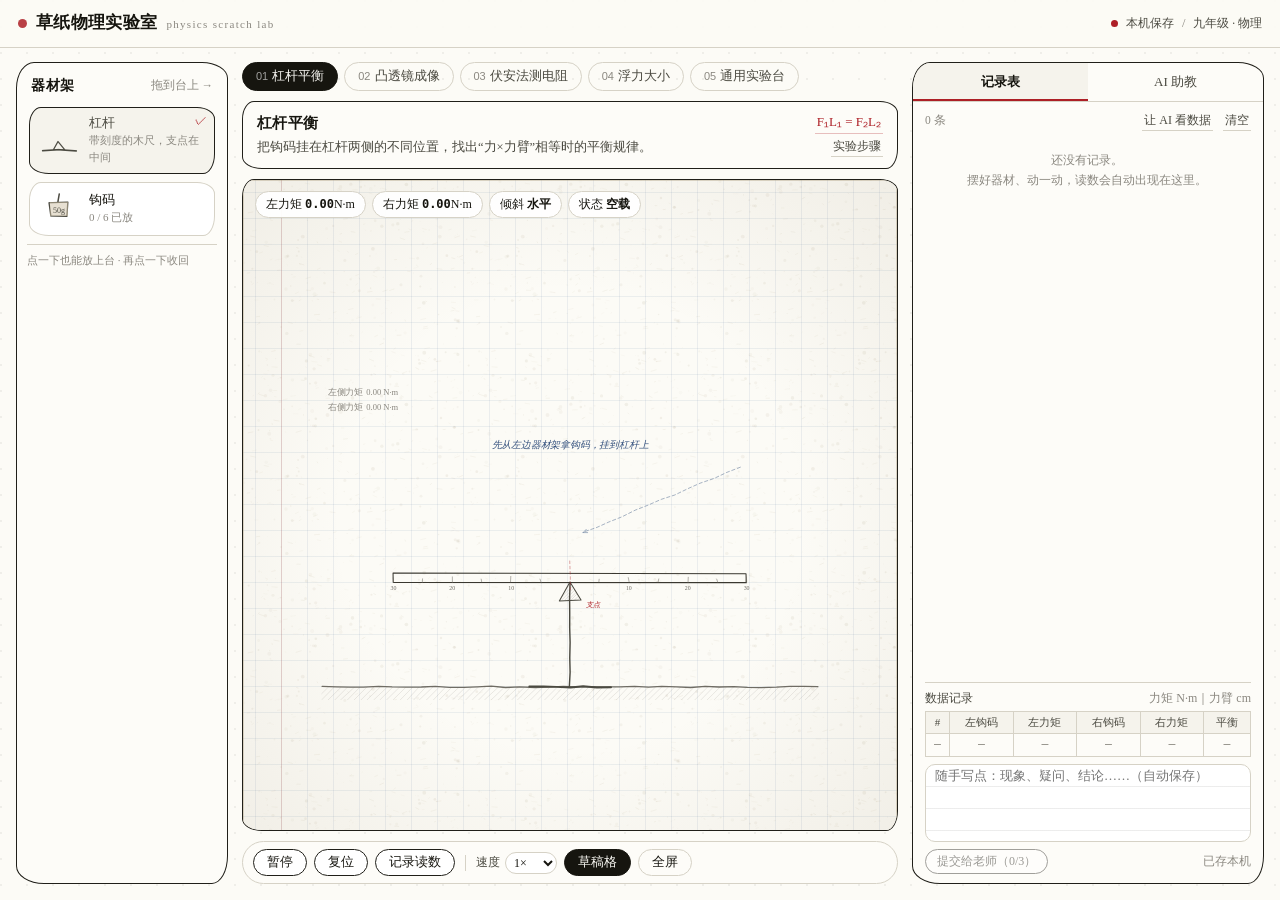
==== experiments/lab/index.html @ 16b12ed2 "Cohort: 课堂 AI 助教 + 草纸物理实验室" ====
<!DOCTYPE html>
<!--
  ============================================================
  草纸物理实验室 · 实验页
  ------------------------------------------------------------
  左：器材架（点一下或拖到实验台）
  中：实验台（Canvas，手绘草纸风，逐帧物理推演）
  右：实验笔记 ⇄ AI 助教（笔记先存本机，登录课堂后再同步；AI 走 /api/lab/chat）
  接口说明见同目录 README.md
  ============================================================
-->
<html lang="zh-CN">
<head>
<meta charset="utf-8">
<meta name="viewport" content="width=device-width, initial-scale=1">
<title>草纸物理实验室</title>
<script>
/* 这个页面可能被 /exp/lab、/exp/lab/、/exp/lab/index.html 三种路径打开，
   补一个 base，下面的 lab.css / lab.js 才不会 404（之前就是这里挂了） */
(function () {
  var m = location.pathname.match(/\/exp\/([a-z0-9\-]+)/i);
  var b = document.createElement('base');
  b.href = m ? '/exp/' + m[1] + '/' : location.pathname.replace(/[^\/]*$/, '');
  document.head.appendChild(b);
})();
</script>
<link rel="stylesheet" href="lab.css">
</head>
<body class="lab-body">

<div class="lab-top">
  <div class="lab-title">
    <span class="pin" aria-hidden="true"></span>
    <b>草纸物理实验室</b>
    <em>physics scratch lab</em>
  </div>
  <div class="lab-meta">
    <span class="dot" id="ai-dot" title="AI 连接状态"></span>
    <span id="lab-save" class="hand">未保存</span>
    <span class="sep">/</span>
    <span class="hand">九年级 · 物理</span>
  </div>
</div>

<main class="lab-shell">

  <!-- ======================= 左：器材架 ======================= -->
  <aside class="shelf">
    <div class="shelf-head">
      <h3>器材架</h3>
      <span class="hand dim">拖到台上 →</span>
    </div>
    <div class="shelf-list" id="shelf"></div>
    <div class="shelf-foot hand">点一下也能放上台 · 再点一下收回</div>
  </aside>

  <!-- ======================= 中：实验台 ======================= -->
  <section class="bench">
    <div class="exp-tabs" id="exp-tabs"></div>

    <div class="brief" id="brief">
      <div class="brief-main">
        <h2 id="brief-title">—</h2>
        <p id="brief-aim">—</p>
      </div>
      <div class="brief-side">
        <div class="formula" id="brief-formula">—</div>
        <button class="link" type="button" id="brief-steps-btn">实验步骤</button>
      </div>
      <div class="steps" id="brief-steps" hidden></div>
    </div>

    <div class="stage" id="stage-wrap">
      <canvas id="pad"></canvas>
      <div class="hud" id="hud"></div>
      <div class="stamp" id="stamp"></div>
      <div class="tip" id="tip"></div>
      <div class="drop-hint" id="drop-hint">松手，放在这里</div>
    </div>

    <div class="bench-bar">
      <button class="btn" type="button" id="btn-pause">暂停</button>
      <button class="btn" type="button" id="btn-reset">复位</button>
      <button class="btn" type="button" id="btn-record">记录读数</button>
      <span class="bar-sep"></span>
      <label class="speed">速度
        <select id="speed">
          <option value="0.5">0.5×</option>
          <option value="1" selected>1×</option>
          <option value="2">2×</option>
        </select>
      </label>
      <button class="btn ghost" type="button" id="btn-grid">草稿格</button>
      <button class="btn ghost" type="button" id="btn-full">全屏</button>
      <span class="bar-hint hand" id="bar-hint"></span>
    </div>
  </section>

  <!-- ======================= 右：笔记 / AI ======================= -->
  <aside class="side">
    <div class="side-tabs">
      <button type="button" class="active" data-tab="note">记录表</button>
      <button type="button" data-tab="ai">AI 助教</button>
    </div>

    <div class="pane pane-note" id="pane-note">
      <div class="note-head">
        <span class="hand dim" id="note-count">0 条</span>
        <div class="note-head-btns">
          <button class="link" type="button" id="btn-ask-data">让 AI 看数据</button>
          <button class="link" type="button" id="btn-clear">清空</button>
        </div>
      </div>
      <div class="note-log" id="note-log"></div>
      <div class="data-wrap">
        <div class="data-title hand">数据记录<span class="dim" id="data-hint"></span></div>
        <div id="data-table"></div>
      </div>
      <textarea id="note-edit" class="note-edit" rows="4" placeholder="随手写点：现象、疑问、结论……（自动保存）"></textarea>
      <div class="note-foot">
        <button class="btn sm" type="button" id="btn-save" disabled>提交给老师（0/3）</button>
        <span class="hand dim" id="save-state">还可记 3 条再来提交</span>
      </div>
    </div>

    <div class="pane pane-ai hidden" id="pane-ai">
      <div class="chat-log" id="chat-log"></div>
      <div class="chips" id="chat-chips"></div>
      <form class="chat-form" id="chat-form">
        <textarea id="chat-text" rows="1" placeholder="问实验里的问题……"></textarea>
        <button type="submit" class="btn send">发</button>
      </form>
      <div class="chat-foot hand" id="chat-foot">AI 会读取你实验台的当前读数</div>
    </div>
  </aside>
</main>

<script src="lab.js?v=0.5.0"></script>
<script src="exp-lever.js"></script>
<script src="exp-lens.js"></script>
<script src="exp-circuit.js"></script>
<script src="exp-buoyancy.js"></script>
<script src="exp-sandbox.js"></script>
</body>
</html>
---- experiments/lab/lab.css ----
/* ============================================================
   草纸物理实验室 · 样式
   跟 Cohort 现在的纸片主题对齐：白纸底 + 墨线 + 红笔批注
   画布里的草图仍是手绘，这里只管外围界面
   ============================================================ */

:root {
  --paper: #fcfbf6;
  --paper-2: #fdfcf8;
  --paper-3: #f5f3ec;
  --ink: #16150f;
  --ink-soft: #4b4a41;
  --dim: #8b8880;
  --line: #d6d2c6;
  --line-2: #201f19;
  --red: #ad1f26;
  --blue: #33507d;
  --ok: #2f6b45;
  --sketch-r: 18px 26px 16px 28px / 26px 16px 28px 18px;
  --sketch-r-sm: 12px 18px 12px 20px / 18px 12px 20px 12px;
  --font: "Source Han Serif SC", "Noto Serif SC", "Songti SC", "STSong", "SimSun", Georgia, serif;
  --hand: var(--font);
}

* { box-sizing: border-box; }
html, body { margin: 0; height: 100%; }

body.lab-body {
  font-family: var(--font);
  background-color: var(--paper);
  background-image: radial-gradient(circle at 1px 1px, rgba(22, 21, 15, .055) 1px, transparent 0);
  background-size: 26px 26px;
  color: var(--ink);
  font-size: 14px;
  line-height: 1.55;
  overflow: hidden;
  -webkit-font-smoothing: auto;
}

/* ------------------------------------------------------------ 顶栏 */
.lab-top {
  height: 48px; display: flex; align-items: center; justify-content: space-between;
  padding: 0 18px;
  border-bottom: 1px solid var(--line);
  background: rgba(252, 251, 246, .92);
  position: relative; z-index: 1;
}
.lab-title { display: flex; align-items: baseline; gap: 9px; }
.lab-title b { font-size: 17px; letter-spacing: .02em; font-weight: 600; }
.lab-title em { font-style: normal; font-size: 11px; letter-spacing: .12em; color: var(--dim); text-transform: lowercase; }
.pin { width: 9px; height: 9px; border-radius: 50%; background: var(--red); opacity: .85; }
.lab-meta { display: flex; align-items: center; gap: 8px; font-size: 12.5px; color: var(--ink-soft); }
.lab-meta .sep { color: var(--dim); }
.dot { width: 7px; height: 7px; border-radius: 50%; background: var(--line); }
.dot.ok { background: var(--ok); }
.dot.bad { background: var(--red); }

/* ------------------------------------------------------------ 主体三栏 */
.lab-shell {
  position: relative; z-index: 1;
  height: calc(100vh - 48px);
  display: grid;
  grid-template-columns: 212px minmax(0, 1fr) 352px;
  grid-template-areas: "shelf bench side";
  gap: 14px;
  padding: 14px 16px 16px;
  max-width: 1560px; margin: 0 auto;
}

/* ------------------------------------------------------------ 左：器材架 */
.shelf {
  grid-area: shelf; min-height: 0;
  display: flex; flex-direction: column;
  background: var(--paper-2);
  border: 1.5px solid var(--line-2);
  border-radius: var(--sketch-r);
  padding: 12px 10px 10px;
  position: relative;
}
.shelf-head { display: flex; align-items: center; justify-content: space-between; padding: 0 4px 8px; }
.shelf-head h3 { margin: 0; font-size: 14px; letter-spacing: .04em; font-weight: 600; }
.shelf-head .dim, .dim { color: var(--dim); }
.hand { font-family: var(--font); font-size: 11.5px; }
.shelf-list { overflow-y: auto; padding: 2px; display: flex; flex-direction: column; gap: 8px; scrollbar-width: thin; }
.shelf-item {
  display: flex; align-items: center; gap: 9px;
  padding: 7px 8px;
  border-radius: var(--sketch-r-sm);
  border: 1px solid var(--line);
  background: #fff;
  cursor: grab; user-select: none;
  transition: background .12s, border-color .12s, transform .12s;
  position: relative;
}
.shelf-item:hover { border-color: var(--line-2); transform: translateY(-1px) rotate(-.4deg); }
.shelf-item.placed { border-color: var(--line-2); background: var(--paper-3); }
.shelf-item.placed .shelf-name { color: var(--ink-soft); }
.shelf-item.placed::before {
  content: "✓"; position: absolute; right: 7px; top: 3px;
  font-size: 12px; color: var(--red);
}
.shelf-item .ico { width: 40px; height: 36px; flex: 0 0 40px; }
.shelf-item .shelf-name { font-size: 13px; line-height: 1.3; }
.shelf-item .shelf-hint { display: block; font-size: 11px; color: var(--dim); }
.shelf-item.dragging { opacity: .45; }
.shelf-foot { border-top: 1px solid var(--line); margin-top: 6px; padding-top: 7px; font-size: 11px; color: var(--dim); }

/* ------------------------------------------------------------ 中：实验台 */
.bench { grid-area: bench; min-width: 0; min-height: 0; display: flex; flex-direction: column; gap: 10px; }

.exp-tabs { display: flex; gap: 6px; flex-wrap: wrap; }
.exp-tab {
  border: 1.5px solid var(--line);
  background: transparent;
  color: var(--ink-soft);
  padding: 5px 13px; font-size: 12.5px; cursor: pointer;
  border-radius: 999px;
  white-space: nowrap;
}
.exp-tab .no { font-size: 11px; color: var(--dim); margin-right: 4px; }
.exp-tab.active { background: var(--ink); border-color: var(--ink); color: #fbfaf5; }
.exp-tab.active .no { color: rgba(255, 255, 255, .6); }
.exp-tab:hover { border-color: var(--line-2); }

.brief {
  position: relative;
  background: var(--paper-2);
  border: 1.5px solid var(--line-2);
  border-radius: var(--sketch-r-sm);
  padding: 10px 14px;
  display: grid; grid-template-columns: 1fr auto; gap: 12px;
}
.brief-main h2 { margin: 0; font-size: 15px; letter-spacing: .02em; font-weight: 600; }
.brief-main p { margin: 3px 0 0; font-size: 12.5px; color: var(--ink-soft); }
.brief-side { display: flex; flex-direction: column; align-items: flex-end; justify-content: center; gap: 3px; }
.formula {
  font-family: var(--font);
  font-size: 13px; color: var(--red);
  border-bottom: 1px solid rgba(173, 31, 38, .28); padding: 0 2px 1px; white-space: nowrap;
}
.link {
  font-family: var(--font); font-size: 12px; color: var(--ink-soft);
  background: none; border: none; cursor: pointer; padding: 1px 2px;
  border-bottom: 1px solid var(--line);
}
.link:hover { color: var(--red); border-color: var(--red); }
.steps {
  grid-column: 1 / -1;
  display: grid; gap: 4px; padding-top: 8px; margin-top: 6px;
  border-top: 1px solid var(--line);
  font-size: 12.5px; color: var(--ink-soft);
}
.steps[hidden] { display: none; }
.steps li { list-style: none; display: flex; gap: 7px; }
.steps li b { color: var(--red); font-weight: 400; }
.steps ol { margin: 0; padding: 0; display: grid; gap: 4px; }

/* 画布舞台 */
.stage {
  position: relative; flex: 1 1 auto; min-height: 260px;
  border-radius: var(--sketch-r-sm);
  overflow: hidden;
  border: 1.5px solid var(--line-2);
  background: var(--paper);
}
#pad { display: block; width: 100%; height: 100%; touch-action: none; }
.stage.drop-over { outline: 2px dashed var(--red); outline-offset: -7px; }

.hud {
  position: absolute; left: 12px; top: 11px; display: flex; flex-wrap: wrap; gap: 6px;
  pointer-events: none; max-width: calc(100% - 24px);
}
.chip {
  font-size: 12px; padding: 3px 10px 4px; border-radius: 999px;
  background: rgba(255, 255, 255, .94);
  border: 1px solid var(--line);
  color: var(--ink); white-space: nowrap;
}
.chip b { color: var(--ink); font-weight: 600; font-family: "Cascadia Mono", Consolas, monospace; }
.chip.warn { border-color: rgba(173, 31, 38, .5); color: var(--red); }
.chip.warn b { color: var(--red); }
.chip.ok { border-color: rgba(47, 107, 69, .45); color: var(--ok); }

.stamp {
  position: absolute; right: 20px; bottom: 22px;
  font-size: 12px; color: var(--red);
  border: 1.5px solid var(--red); border-radius: 4px;
  padding: 3px 9px; transform: rotate(5deg);
  opacity: 0; transition: opacity .25s;
  max-width: 46%; text-align: right;
}
.stamp.show { opacity: .92; }
.tip {
  position: absolute; left: 50%; bottom: 16px; transform: translateX(-50%);
  background: var(--ink); color: #fbfaf5;
  font-size: 12.5px; padding: 5px 14px; border-radius: 999px;
  opacity: 0; transition: opacity .18s; pointer-events: none; white-space: nowrap; max-width: 90%;
}
.tip.show { opacity: .95; }
.drop-hint {
  position: absolute; inset: 0;
  display: none; place-items: center;
  font-size: 17px; color: var(--red);
  background: rgba(252, 251, 246, .5);
  pointer-events: none;
}
.stage.drop-over .drop-hint { display: grid; }

/* 工具条 */
.bench-bar {
  display: flex; align-items: center; gap: 7px; flex-wrap: wrap;
  padding: 7px 10px;
  background: var(--paper-2);
  border: 1.5px solid var(--line);
  border-radius: 999px;
}
.btn {
  font-family: var(--font); font-size: 12.5px;
  border: 1.5px solid var(--line-2); background: #fff; color: var(--ink);
  padding: 4px 13px; border-radius: 999px; cursor: pointer;
}
.btn:hover { background: var(--paper-3); }
.btn:disabled { opacity: .42; cursor: not-allowed; }
.btn:disabled:hover { background: #fff; }
.btn:active { transform: translateY(1px); }
.btn.ghost { background: transparent; border-color: var(--line); }
.btn.sm { font-size: 12px; padding: 3px 11px; }
.btn.on { background: var(--ink); border-color: var(--ink); color: #fbfaf5; }
.bar-sep { width: 1px; height: 16px; background: var(--line); margin: 0 3px; }
.bar-hint { margin-left: auto; font-size: 11.5px; color: var(--dim); }
.speed { font-size: 11.5px; color: var(--ink-soft); display: flex; align-items: center; gap: 5px; }
.speed select {
  font-family: var(--font); font-size: 12px; border: 1px solid var(--line);
  background: #fff; color: var(--ink); border-radius: 999px; padding: 2px 4px;
}

/* ------------------------------------------------------------ 右：笔记 / AI */
.side {
  grid-area: side; min-height: 0; display: flex; flex-direction: column;
  background: var(--paper-2);
  border: 1.5px solid var(--line-2);
  border-radius: var(--sketch-r);
  position: relative;
  overflow: hidden;
}
.side-tabs { display: flex; border-bottom: 1px solid var(--line); flex: 0 0 auto; }
.side-tabs button {
  flex: 1; font-family: var(--font); font-size: 13px; padding: 10px 6px 8px;
  background: transparent; border: none; color: var(--ink-soft); cursor: pointer;
  border-bottom: 2px solid transparent;
}
.side-tabs button.active {
  color: var(--ink); font-weight: 600; border-bottom-color: var(--red); background: var(--paper-3);
}

.pane { display: flex; flex-direction: column; min-height: 0; flex: 1 1 auto; }
.pane.hidden { display: none; }
.pane-note { padding: 9px 12px; gap: 7px; }

.note-head { display: flex; align-items: center; justify-content: space-between; font-size: 12px; }
.note-head-btns { display: flex; gap: 10px; }
.note-log {
  flex: 1 1 40%; min-height: 70px; overflow-y: auto; padding-right: 2px;
  display: flex; flex-direction: column; gap: 6px; scrollbar-width: thin;
}
.note-line { display: flex; gap: 7px; font-size: 12.5px; line-height: 1.5; }
.note-line .t { color: var(--dim); font-size: 11px; flex: 0 0 42px; padding-top: 1px; }
.note-line .x { flex: 1; border-bottom: 1px dotted rgba(139, 136, 128, .45); padding-bottom: 2px; }
.note-line.obs .x { color: var(--blue); }
.note-line.bad .x { color: var(--red); }
.note-line.ok .x { color: var(--ok); }
.note-empty { color: var(--dim); font-size: 12px; text-align: center; padding: 12px 0; line-height: 1.7; }

.data-wrap { flex: 0 0 auto; border-top: 1px solid var(--line); padding-top: 6px; }
.data-title { font-size: 12px; color: var(--ink-soft); margin-bottom: 4px; display: flex; justify-content: space-between; }
.data-wrap table { width: 100%; border-collapse: collapse; font-size: 12px; }
.data-wrap th, .data-wrap td { border: 1px solid var(--line); padding: 2px 4px; text-align: center; }
.data-wrap th { background: var(--paper-3); color: var(--ink-soft); font-weight: 400; white-space: nowrap; font-size: 11px; }
.data-wrap td { font-family: "Cascadia Mono", Consolas, monospace; font-size: 11.5px; }
.data-wrap td.empty { color: var(--dim); }
.data-wrap .placeholder { font-size: 11.5px; color: var(--dim); padding: 6px 0 4px; }

.note-edit {
  flex: 0 0 78px; width: 100%; resize: none;
  font-family: var(--font); font-size: 13px; line-height: 22px; color: var(--ink);
  border: 1px solid var(--line); border-radius: 10px;
  background:
    repeating-linear-gradient(180deg, transparent 0 21px, rgba(22, 21, 15, .08) 21px 22px),
    #fff;
  padding: 0 9px; outline: none;
}
.note-edit:focus { border-color: var(--line-2); }
.note-foot { display: flex; align-items: center; justify-content: space-between; font-size: 11.5px; }

.pane-ai { padding: 8px 12px 10px; gap: 6px; }
.chat-log {
  flex: 1 1 auto; min-height: 0; overflow-y: auto;
  display: flex; flex-direction: column; gap: 7px; padding-right: 2px; scrollbar-width: thin;
}
.msg {
  font-size: 12.5px; line-height: 1.55; padding: 6px 10px 7px;
  border-radius: 12px; max-width: 92%;
  white-space: pre-wrap; word-break: break-word;
}
.msg.ai { background: var(--paper-3); border: 1px solid var(--line); align-self: flex-start; }
.msg.user { background: #fff; border: 1px solid var(--line-2); align-self: flex-end; }
.msg.sys { background: transparent; border: none; color: var(--dim); font-size: 11.5px; align-self: center; text-align: center; }
.msg .who { font-size: 10.5px; color: var(--dim); margin-bottom: 2px; }
.chips { flex: 0 0 auto; display: flex; gap: 5px; flex-wrap: wrap; }
.chips button {
  font-family: var(--font); font-size: 11.5px; color: var(--ink-soft);
  background: #fff; border: 1px solid var(--line);
  border-radius: 999px; padding: 2px 9px; cursor: pointer;
}
.chips button:hover { border-color: var(--line-2); }
.chat-form { flex: 0 0 auto; display: flex; gap: 6px; align-items: flex-end; }
.chat-form textarea {
  flex: 1; resize: none; font-family: var(--font); font-size: 13px; line-height: 1.5;
  border: 1px solid var(--line); border-radius: 12px; padding: 5px 9px; outline: none;
  background: #fff; max-height: 80px;
}
.chat-form textarea:focus { border-color: var(--line-2); }
.chat-form .send { flex: 0 0 auto; }
.chat-foot { font-size: 11px; color: var(--dim); }
.chat-log .empty { color: var(--dim); font-size: 12px; text-align: center; padding: 18px 0; line-height: 1.7; }

/* ------------------------------------------------------------ 自适应 */
@media (max-width: 1240px) {
  .lab-shell {
    grid-template-columns: 176px minmax(0, 1fr) 306px;
    grid-template-areas: "shelf bench side";
  }
}
@media (max-width: 1020px) {
  .lab-shell {
    grid-template-columns: 176px minmax(0, 1fr);
    grid-template-rows: minmax(0, 1fr) 320px;
    grid-template-areas: "shelf bench" "side side";
  }
  .lab-body { overflow: auto; }
  .lab-shell { height: auto; }
}
@media (max-width: 720px) {
  .lab-shell {
    grid-template-columns: minmax(0, 1fr);
    grid-template-rows: auto 420px 380px;
    grid-template-areas: "shelf" "bench" "side";
    padding: 10px;
  }
  .shelf { max-height: 140px; }
  .shelf-list { flex-direction: row; flex-wrap: wrap; }
  .shelf-item { width: calc(50% - 4px); }
  .lab-title em { display: none; }
}

/* ------------------------------------------------------------ 通用实验台工具栏 */
.sb-tools {
  margin: 6px 2px 2px;
  padding: 6px 8px;
  border: 1px solid var(--line);
  border-radius: var(--sketch-r-sm);
  background: var(--paper-2);
  display: flex; align-items: center;
  font-size: 12px; color: var(--ink-soft);
}
.sb-row { display: flex; flex-wrap: wrap; align-items: center; gap: 6px; width: 100%; }
.sb-label { color: var(--dim); font-size: 11.5px; margin: 0 2px 0 6px; letter-spacing: .04em; }
.sb-sep { width: 1px; height: 16px; background: var(--line); margin: 0 6px; }
.sb-btn {
  appearance: none; -webkit-appearance: none;
  font-family: var(--font); font-size: 12px;
  color: var(--ink);
  background: #fff;
  border: 1px solid var(--line);
  border-radius: 999px;
  padding: 3px 11px;
  cursor: pointer; line-height: 1.5;
}
.sb-btn:hover { border-color: var(--line-2); }
.sb-btn.is-on { background: var(--ink); border-color: var(--ink-2, #201f19); color: var(--paper); }
.sb-btn.sb-danger { color: var(--red); border-color: rgba(173, 31, 38, .35); }
.sb-tools select {
  font-family: var(--font); font-size: 12px;
  padding: 3px 6px; border: 1px solid var(--line); border-radius: 8px;
  background: #fff; color: var(--ink); max-width: 190px;
}
.sb-now { margin-left: auto; color: var(--dim); font-size: 11.5px; }
.sb-now b { color: var(--ink); font-weight: 600; }
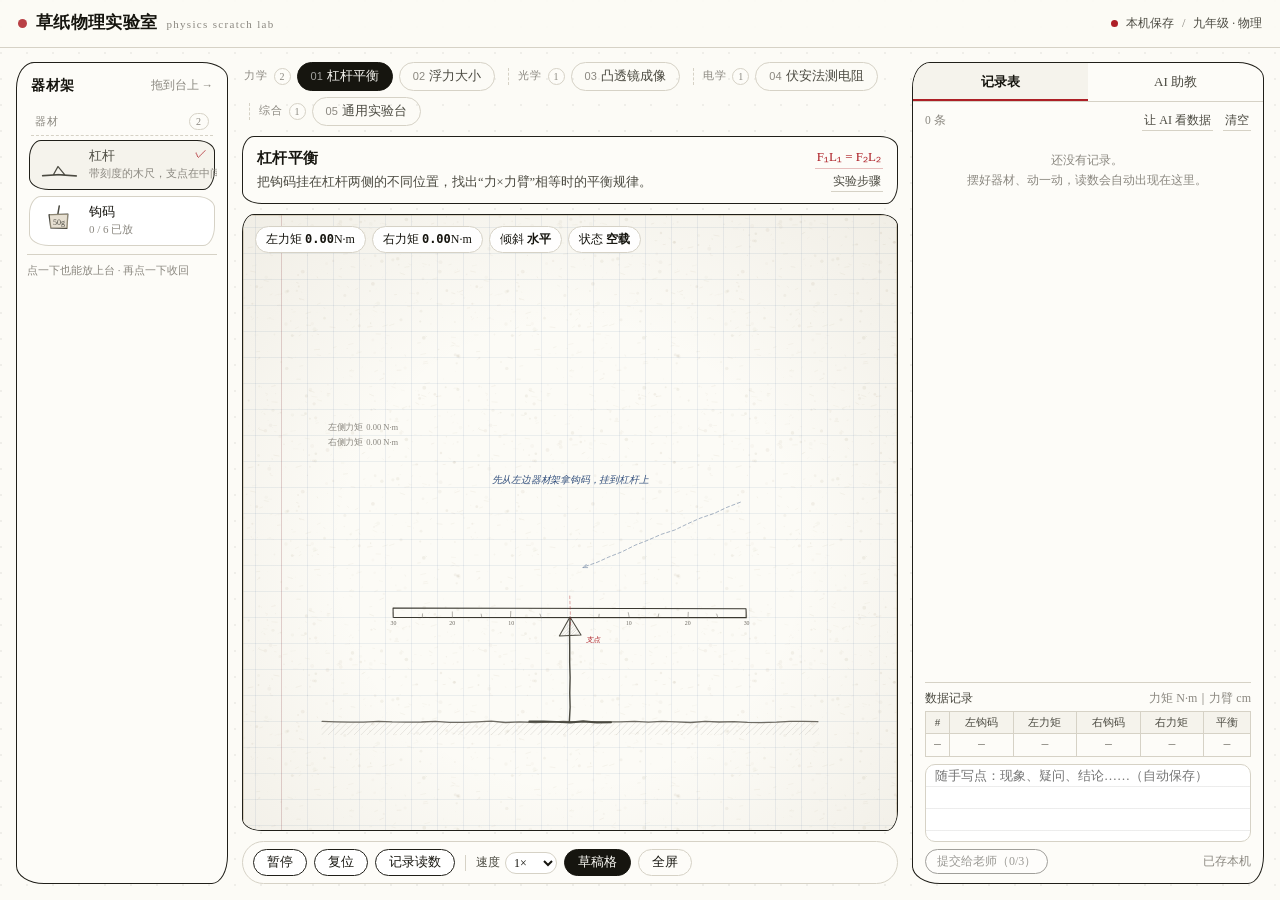
==== commit 2455fe96: "Cohort: 唯一实验室目录 + 每节课绑定实验室 + 安卓端（APK）" ====
--- a/experiments/lab/index.html
+++ b/experiments/lab/index.html
@@ -24,7 +24,7 @@
   document.head.appendChild(b);
 })();
 </script>
-<link rel="stylesheet" href="lab.css">
+<link rel="stylesheet" href="lab.css?v=0.5.4">
 </head>
 <body class="lab-body">
 
@@ -135,7 +135,7 @@
   </aside>
 </main>
 
-<script src="lab.js?v=0.5.0"></script>
+<script src="lab.js?v=0.5.4"></script>
 <script src="exp-lever.js"></script>
 <script src="exp-lens.js"></script>
 <script src="exp-circuit.js"></script>
@@ -143,3 +143,8 @@
 <script src="exp-sandbox.js"></script>
 </body>
 </html>
+
+
+
+
+
--- a/experiments/lab/lab.css
+++ b/experiments/lab/lab.css
@@ -81,7 +81,7 @@
 .shelf-head h3 { margin: 0; font-size: 14px; letter-spacing: .04em; font-weight: 600; }
 .shelf-head .dim, .dim { color: var(--dim); }
 .hand { font-family: var(--font); font-size: 11.5px; }
-.shelf-list { overflow-y: auto; padding: 2px; display: flex; flex-direction: column; gap: 8px; scrollbar-width: thin; }
+.shelf-list { overflow-y: auto; overflow-x: hidden; padding: 2px; display: flex; flex-direction: column; gap: 8px; scrollbar-width: thin; }
 .shelf-item {
   display: flex; align-items: center; gap: 9px;
   padding: 7px 8px;
@@ -385,4 +385,39 @@
   background: #fff; color: var(--ink); max-width: 190px;
 }
 .sb-now { margin-left: auto; color: var(--dim); font-size: 11.5px; }
-.sb-now b { color: var(--ink); font-weight: 600; }
+.sb-now b { color: var(--ink); font-weight: 600; }
+
+/* ---------- 器材分组 / 功能树 ---------- */
+.exp-tabs { align-items: center; }
+.exp-group {
+  display: inline-flex; align-items: center; gap: 5px;
+  font-size: 10.5px; letter-spacing: .12em; color: var(--dim);
+  padding-left: 9px; margin-left: 7px; border-left: 1px dashed var(--line);
+  white-space: nowrap;
+}
+.exp-group:first-child { border-left: 0; margin-left: 0; padding-left: 2px; }
+/* 组计数胶囊：参数跟器材架组头、控制台分组头保持一致 */
+.exp-group em {
+  font-style: normal; font-size: 10px; letter-spacing: 0;
+  color: var(--dim); background: var(--paper-2);
+  border: 1px solid var(--line); border-radius: 999px; padding: 0 5px;
+}
+
+.shelf-group {
+  display: flex; align-items: center; gap: 8px;
+  margin: 4px 2px -2px; padding: 2px 4px 5px;
+  border-bottom: 1px dashed var(--line);
+  font-size: 11px; letter-spacing: .1em; color: var(--dim);
+}
+.shelf-group em {
+  font-style: normal; margin-left: auto; font-size: 10px;
+  color: var(--dim); background: var(--paper-2);
+  border: 1px solid var(--line); border-radius: 999px; padding: 0 6px;
+}
+
+.shelf-list { gap: 6px; }
+.shelf-item { padding: 5px 8px; }
+.shelf-item .shelf-hint {
+  white-space: nowrap; overflow: hidden; text-overflow: ellipsis;
+  max-width: 148px;
+}
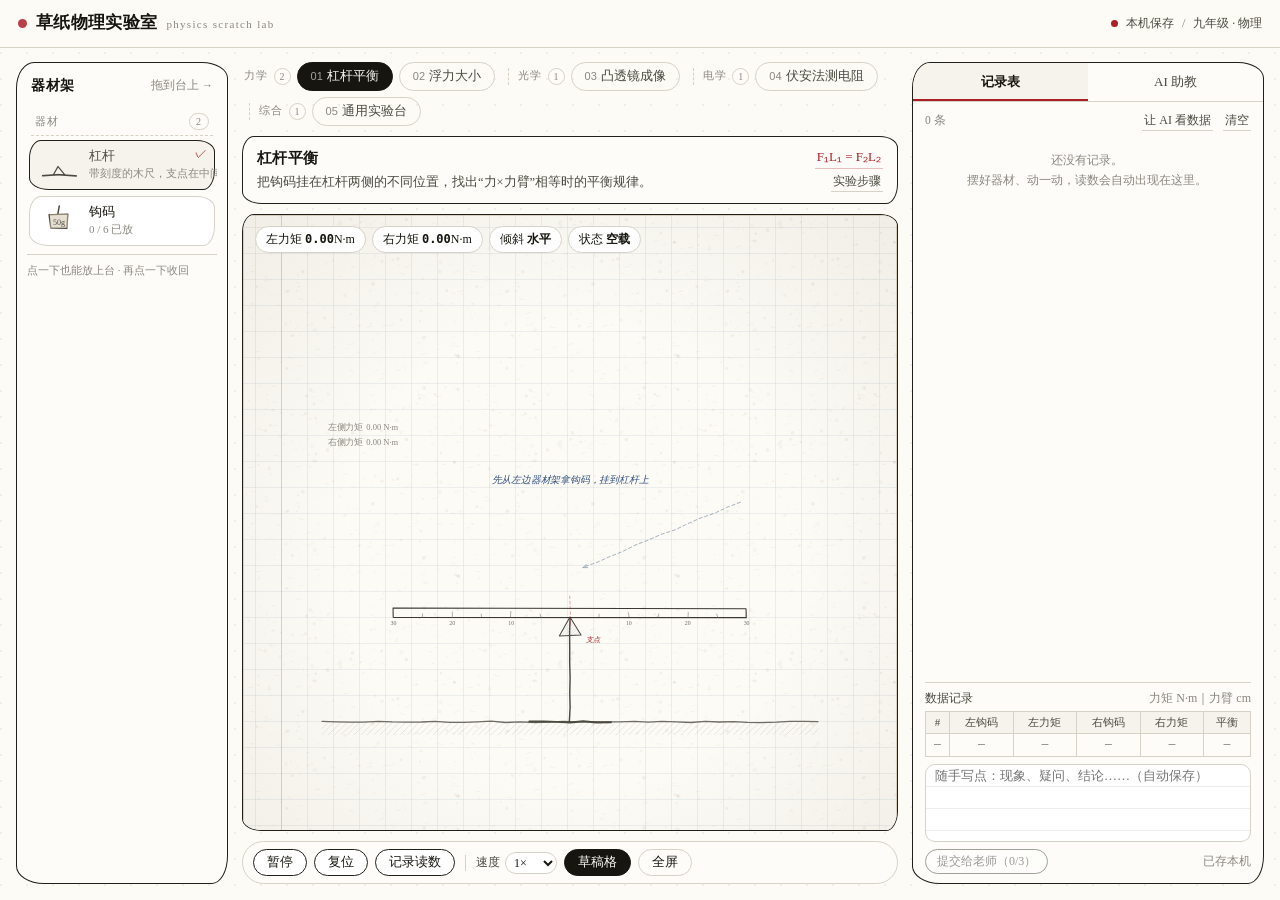
==== commit 0c0d1491: "Cohort: 语音输入接线 + whisper 关掉 native 优化" ====
--- a/experiments/lab/index.html
+++ b/experiments/lab/index.html
@@ -116,7 +116,7 @@
         <div class="data-title hand">数据记录<span class="dim" id="data-hint"></span></div>
         <div id="data-table"></div>
       </div>
-      <textarea id="note-edit" class="note-edit" rows="4" placeholder="随手写点：现象、疑问、结论……（自动保存）"></textarea>
+      <textarea id="note-edit" data-voice class="note-edit" rows="4" placeholder="随手写点：现象、疑问、结论……（自动保存）"></textarea>
       <div class="note-foot">
         <button class="btn sm" type="button" id="btn-save" disabled>提交给老师（0/3）</button>
         <span class="hand dim" id="save-state">还可记 3 条再来提交</span>
@@ -127,7 +127,7 @@
       <div class="chat-log" id="chat-log"></div>
       <div class="chips" id="chat-chips"></div>
       <form class="chat-form" id="chat-form">
-        <textarea id="chat-text" rows="1" placeholder="问实验里的问题……"></textarea>
+        <textarea id="chat-text" data-voice rows="1" placeholder="问实验里的问题……"></textarea>
         <button type="submit" class="btn send">发</button>
       </form>
       <div class="chat-foot hand" id="chat-foot">AI 会读取你实验台的当前读数</div>
@@ -136,6 +136,7 @@
 </main>
 
 <script src="lab.js?v=0.5.4"></script>
+<script src="/assets/voice.js?v=0.1.0"></script>
 <script src="exp-lever.js"></script>
 <script src="exp-lens.js"></script>
 <script src="exp-circuit.js"></script>
@@ -148,3 +149,5 @@
 
 
 
+
+
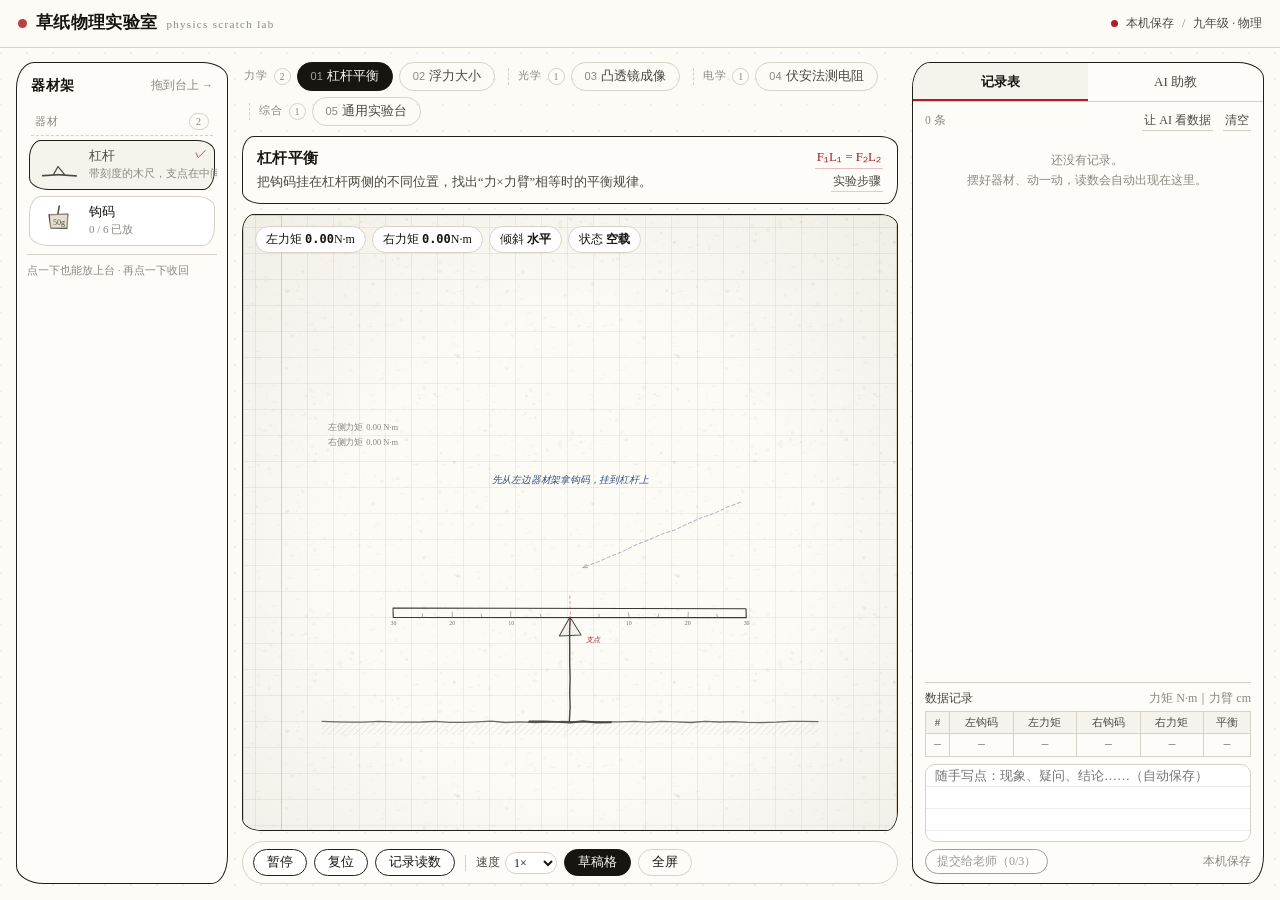
==== commit c0d60883: "Cohort v1.0.2：本地语音输入（whisper.cpp + 繁转简），安装包内置 ASR" ====
--- a/experiments/lab/index.html
+++ b/experiments/lab/index.html
@@ -136,7 +136,7 @@
 </main>
 
 <script src="lab.js?v=0.5.4"></script>
-<script src="/assets/voice.js?v=0.1.0"></script>
+<script src="/assets/voice.js?v=0.1.1"></script>
 <script src="exp-lever.js"></script>
 <script src="exp-lens.js"></script>
 <script src="exp-circuit.js"></script>
@@ -151,3 +151,4 @@
 
 
 
+
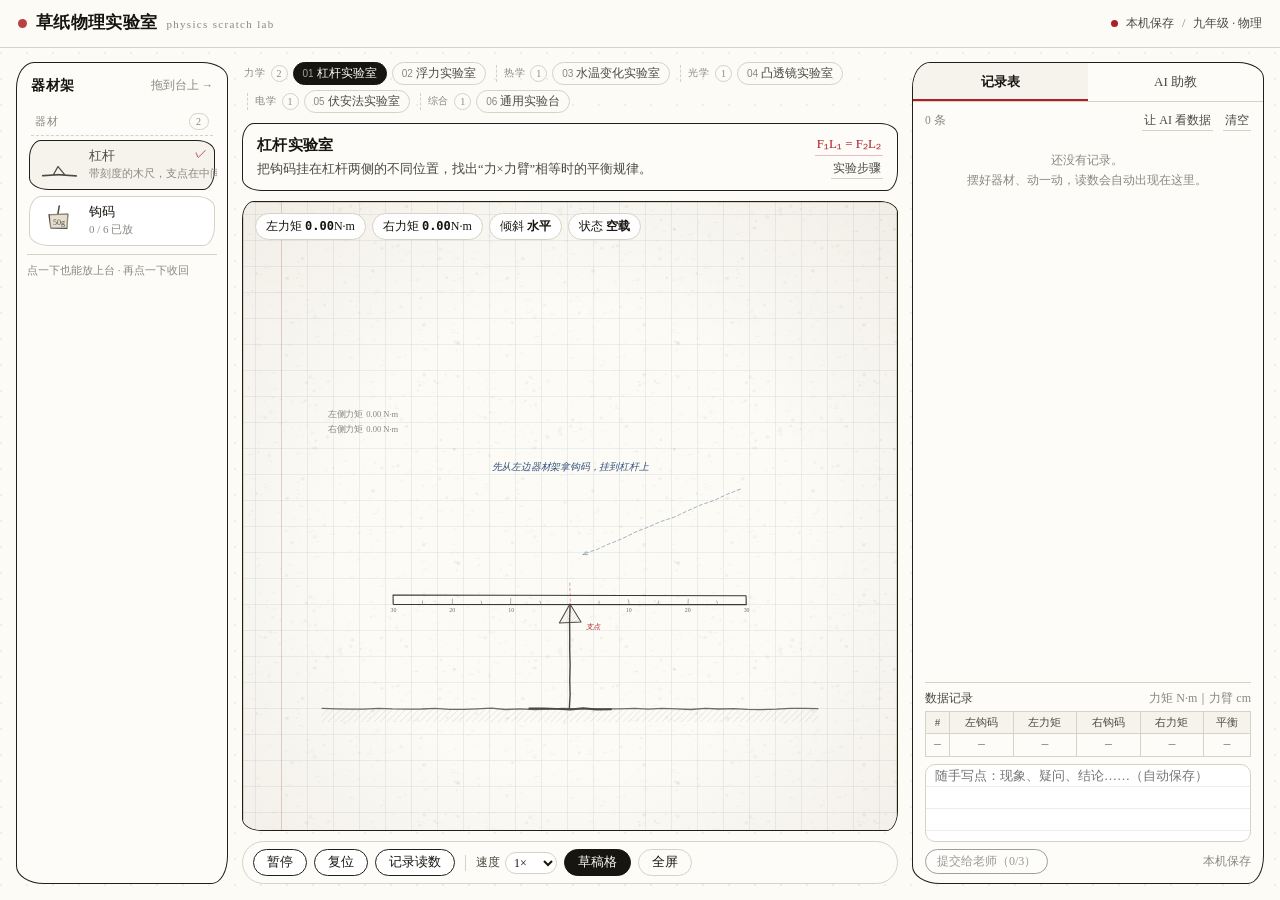
==== commit 17b9522d: "Cohort: 课堂 AI 助教 + 草纸物理实验室（MIT）" ====
--- a/experiments/lab/index.html
+++ b/experiments/lab/index.html
@@ -24,7 +24,7 @@
   document.head.appendChild(b);
 })();
 </script>
-<link rel="stylesheet" href="lab.css?v=0.5.4">
+<link rel="stylesheet" href="lab.css?v=0.5.7">
 </head>
 <body class="lab-body">
 
@@ -38,7 +38,7 @@
     <span class="dot" id="ai-dot" title="AI 连接状态"></span>
     <span id="lab-save" class="hand">未保存</span>
     <span class="sep">/</span>
-    <span class="hand">九年级 · 物理</span>
+    <span class="hand" id="lesson-tag">九年级 · 物理</span>
   </div>
 </div>
 
@@ -135,20 +135,25 @@
   </aside>
 </main>
 
-<script src="lab.js?v=0.5.4"></script>
+<script src="lab.js?v=0.5.7"></script>
 <script src="/assets/voice.js?v=0.1.1"></script>
 <script src="exp-lever.js"></script>
 <script src="exp-lens.js"></script>
 <script src="exp-circuit.js"></script>
 <script src="exp-buoyancy.js"></script>
+<script src="exp-states.js"></script>
 <script src="exp-sandbox.js"></script>
 </body>
 </html>
+
+
+
+
+
+
+
+
+
+
+
 
-
-
-
-
-
-
-
--- a/experiments/lab/lab.css
+++ b/experiments/lab/lab.css
@@ -108,16 +108,16 @@
 /* ------------------------------------------------------------ 中：实验台 */
 .bench { grid-area: bench; min-width: 0; min-height: 0; display: flex; flex-direction: column; gap: 10px; }
 
-.exp-tabs { display: flex; gap: 6px; flex-wrap: wrap; }
+.exp-tabs { display: flex; gap: 5px; flex-wrap: wrap; }
 .exp-tab {
   border: 1.5px solid var(--line);
   background: transparent;
   color: var(--ink-soft);
-  padding: 5px 13px; font-size: 12.5px; cursor: pointer;
+  padding: 3px 9px; font-size: 11.5px; cursor: pointer;
   border-radius: 999px;
   white-space: nowrap;
 }
-.exp-tab .no { font-size: 11px; color: var(--dim); margin-right: 4px; }
+.exp-tab .no { font-size: 10px; color: var(--dim); margin-right: 3px; }
 .exp-tab.active { background: var(--ink); border-color: var(--ink); color: #fbfaf5; }
 .exp-tab.active .no { color: rgba(255, 255, 255, .6); }
 .exp-tab:hover { border-color: var(--line-2); }
@@ -391,8 +391,8 @@
 .exp-tabs { align-items: center; }
 .exp-group {
   display: inline-flex; align-items: center; gap: 5px;
-  font-size: 10.5px; letter-spacing: .12em; color: var(--dim);
-  padding-left: 9px; margin-left: 7px; border-left: 1px dashed var(--line);
+  font-size: 9.5px; letter-spacing: .08em; color: var(--dim);
+  padding-left: 7px; margin-left: 5px; border-left: 1px dashed var(--line);
   white-space: nowrap;
 }
 .exp-group:first-child { border-left: 0; margin-left: 0; padding-left: 2px; }
@@ -421,3 +421,5 @@
   white-space: nowrap; overflow: hidden; text-overflow: ellipsis;
   max-width: 148px;
 }
+
+
